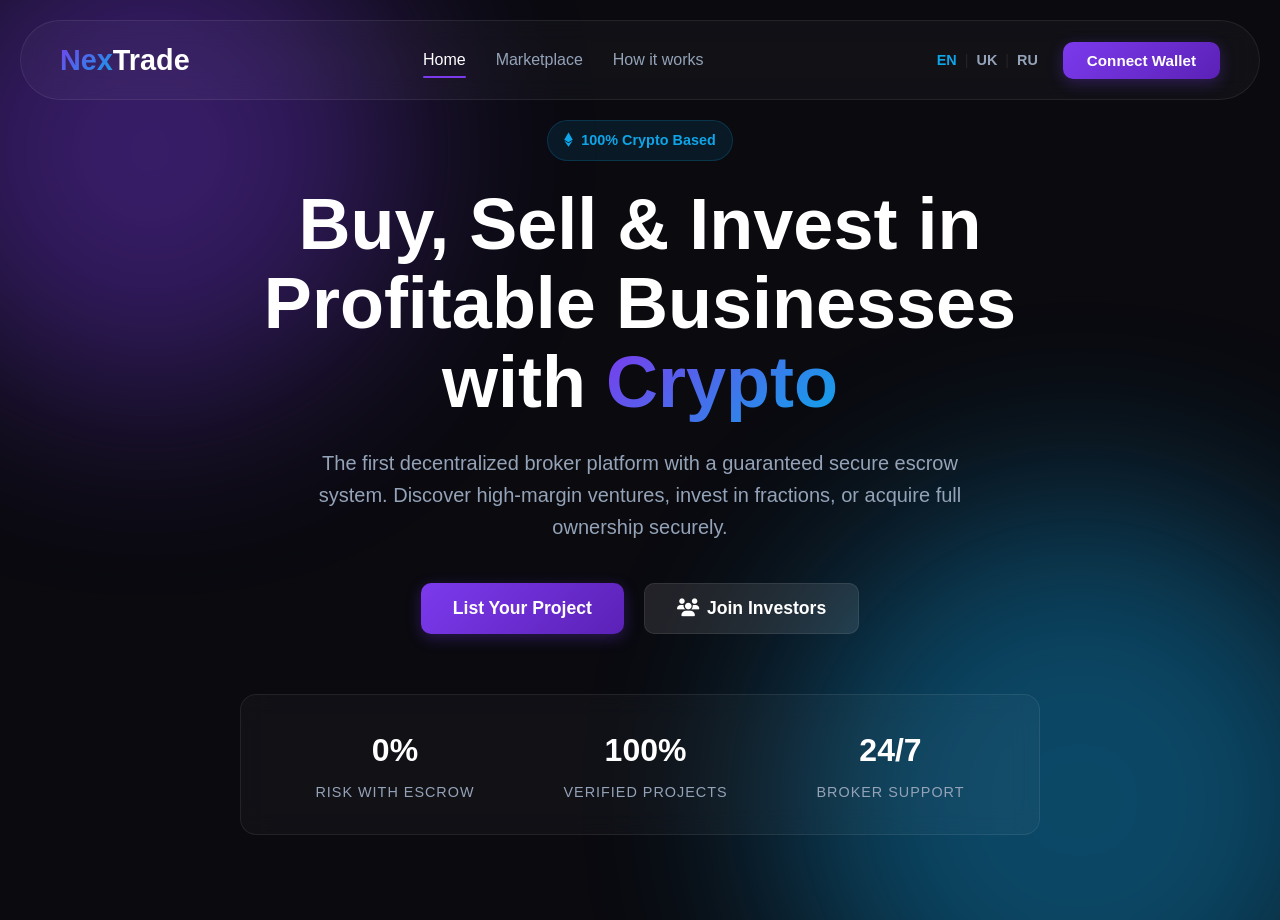
==== index.html @ 3e67a284 "Add files via upload" ====
<!DOCTYPE html>
<html lang="en">
<head>
    <meta charset="UTF-8">
    <meta name="viewport" content="width=device-width, initial-scale=1.0">
    <title>NexTrade | Crypto Business Broker</title>
    <link href="https://fonts.googleapis.com/css2?family=Inter:wght@300;400;500;600;700;800&family=Outfit:wght@400;600;700;800&display=swap" rel="stylesheet">
    <link rel="stylesheet" href="style.css">
    <link rel="stylesheet" href="https://cdnjs.cloudflare.com/ajax/libs/font-awesome/6.4.0/css/all.min.css">
    <!-- Browser-Level Security Shields -->
    <meta http-equiv="Content-Security-Policy" content="default-src 'self'; style-src 'self' 'unsafe-inline' https://fonts.googleapis.com https://cdnjs.cloudflare.com; font-src 'self' https://fonts.gstatic.com https://cdnjs.cloudflare.com; script-src 'self' 'unsafe-inline'; img-src 'self' data: https://*;">
    <meta name="referrer" content="strict-origin-when-cross-origin">
    <!-- Framebuster (Anti-Clickjacking) -->
    <style id="antiClickjack">body{display:none !important;}</style>
    <script type="text/javascript">
        if (self === top) {
            var antiClickjack = document.getElementById("antiClickjack");
            antiClickjack.parentNode.removeChild(antiClickjack);
        } else {
            top.location = self.location;
        }
    </script>
</head>
<body>
    <div class="blob-bg blob-1"></div>
    <div class="blob-bg blob-2"></div>
    
    <nav class="navbar glass">
        <div class="container nav-content">
            <div class="logo">
                <span class="gradient-text">Nex</span>Trade
            </div>
            <div class="nav-links">
                <a href="#home" class="nav-item active" data-target="home" data-i18n="nav_home">Home</a>
                <a href="#marketplace" class="nav-item" data-target="marketplace" data-i18n="nav_marketplace">Marketplace</a>
                <a href="#escrow" class="nav-item" data-target="escrow" data-i18n="nav_howitworks">How it works</a>
            </div>
            <div style="display:flex; gap: 10px; align-items:center;">
                <div class="lang-switcher">
                    <a href="#" class="lang-btn" data-lang="en">EN</a> |
                    <a href="#" class="lang-btn" data-lang="uk">UK</a> |
                    <a href="#" class="lang-btn" data-lang="ru">RU</a>
                </div>
                <button class="btn btn-primary" data-i18n="nav_connect">Connect Wallet</button>
            </div>
        </div>
    </nav>

    <main class="container">
        <!-- HOME SECTION -->
        <section id="home" class="page-section active">
            <div class="hero">
                <div class="hero-content">
                    <div class="badge">
                        <i class="fa-brands fa-ethereum"></i> <span data-i18n="hero_badge">100% Crypto Based</span>
                    </div>
                    <h1 class="hero-title"><span data-i18n="hero_title_1">Buy, Sell & Invest in Profitable Businesses with </span><span class="gradient-text" data-i18n="hero_title_2">Crypto</span></h1>
                    <p class="hero-subtitle" data-i18n="hero_subtitle">The first decentralized broker platform with a guaranteed secure escrow system. Discover high-margin ventures, invest in fractions, or acquire full ownership securely.</p>
                    <div class="hero-actions">
                        <button class="btn btn-primary btn-lg" id="btn-sell-business" data-i18n="btn_sell_business">List Your Project</button>
                        <button class="btn btn-secondary btn-lg" id="btn-join-investors"><i class="fa-solid fa-users"></i> <span data-i18n="btn_join_investors">Join Investors</span></button>
                    </div>
                    
                    <div class="stats glass">
                        <div class="stat-item">
                            <div class="stat-value">0%</div>
                            <div class="stat-label" data-i18n="stat_vol">Risk with Escrow</div>
                        </div>
                        <div class="stat-item">
                            <div class="stat-value">100%</div>
                            <div class="stat-label" data-i18n="stat_sold">Verified Projects</div>
                        </div>
                        <div class="stat-item">
                            <div class="stat-value">24/7</div>
                            <div class="stat-label" data-i18n="stat_sec">Broker Support</div>
                        </div>
                    </div>
                </div>
            </div>
        </section>

        <!-- MARKETPLACE SECTION -->
        <section id="marketplace" class="page-section d-none">
            <div class="section-header">
                <h2><span data-i18n="market_title">Premium </span><span class="gradient-text" data-i18n="market_title_2">Marketplace</span></h2>
                <p data-i18n="market_desc">Curated businesses verified by our team. High-ROI opportunities.</p>
            </div>
            
            <div class="filters glass">
                <div class="filter-group">
                    <label data-i18n="filter_cat">Category</label>
                    <select class="form-control">
                        <option data-i18n="filter_cat_all">All Categories</option>
                        <option data-i18n="filter_cat_saas">SaaS</option>
                        <option data-i18n="filter_cat_ecom">E-commerce</option>
                        <option data-i18n="filter_cat_crypto">Web3 / Crypto</option>
                    </select>
                </div>
                <div class="filter-group">
                    <label data-i18n="filter_price">Price Range</label>
                    <select class="form-control">
                        <option data-i18n="filter_price_any">Any Price</option>
                        <option>0 - 5 ETH</option>
                        <option>5 - 20 ETH</option>
                        <option>20+ ETH</option>
                    </select>
                </div>
                <div class="filter-group">
                    <label data-i18n="filter_type">Investment Type</label>
                    <select class="form-control">
                        <option data-i18n="filter_type_full">Full Acquisition</option>
                        <option data-i18n="filter_type_frac">Fractional (Shares)</option>
                    </select>
                </div>
            </div>

            <div class="marketplace-grid">
                <!-- Listing 1 -->
                <div class="listing-card glass">
                    <div class="listing-img" style="background: linear-gradient(135deg, #1f1c2c, #928dab);">
                        <div class="listing-badge bg-primary" data-i18n="c1_badge">Verified SaaS</div>
                    </div>
                    <div class="listing-content">
                        <h3 data-i18n="c1_title">AI Marketing Platform</h3>
                        <p class="listing-desc" data-i18n="c1_desc">A highly profitable AI-driven marketing tool with over 2000 active monthly subscribers.</p>
                        
                        <div class="metrics">
                            <div class="metric">
                                <i class="fa-solid fa-chart-line"></i>
                                <span data-i18n="c1_roi">ROI: 65% / yr</span>
                            </div>
                            <div class="metric">
                                <i class="fa-solid fa-money-bill-wave"></i>
                                <span data-i18n="c1_mrr">MRR: $15,000</span>
                            </div>
                        </div>
                        
                        <div class="listing-footer">
                            <div class="price">
                                <span class="price-label" data-i18n="card_price">Asking Price</span>
                                <span class="price-value">45 ETH</span>
                            </div>
                            <button class="btn btn-primary" data-i18n="card_view">View Deal</button>
                        </div>
                    </div>
                </div>
                
                <!-- Listing 2 -->
                <div class="listing-card glass">
                    <div class="listing-img" style="background: linear-gradient(135deg, #0f2027, #203a43, #2c5364);">
                        <div class="listing-badge bg-secondary" data-i18n="c2_badge">Fractional Investing</div>
                    </div>
                    <div class="listing-content">
                        <h3 data-i18n="c2_title">Crypto Trading Algorithm</h3>
                        <p class="listing-desc" data-i18n="c2_desc">Invest in a battle-tested HFT algorithm. Looking for liquidity providers.</p>
                        
                        <div class="metrics">
                            <div class="metric">
                                <i class="fa-solid fa-chart-line"></i>
                                <span data-i18n="c2_roi">Target ROI: 120% / yr</span>
                            </div>
                            <div class="metric">
                                <i class="fa-solid fa-users"></i>
                                <span data-i18n="c2_slots">12 / 50 Slots</span>
                            </div>
                        </div>
                        
                        <div class="progress-container">
                            <div class="progress-bar" style="width: 25%"></div>
                        </div>
                        
                        <div class="listing-footer">
                            <div class="price">
                                <span class="price-label" data-i18n="card_min_inv">Min. Investment</span>
                                <span class="price-value">0.5 ETH</span>
                            </div>
                            <button class="btn btn-primary" data-i18n="card_invest">Invest Now</button>
                        </div>
                    </div>
                </div>
                
                <!-- Listing 3 -->
                <div class="listing-card glass">
                    <div class="listing-img" style="background: linear-gradient(135deg, #141e30, #243b55);">
                        <div class="listing-badge bg-primary" data-i18n="c3_badge">E-commerce</div>
                    </div>
                    <div class="listing-content">
                        <h3 data-i18n="c3_title">Premium Gadgets Store</h3>
                        <p class="listing-desc" data-i18n="c3_desc">Dropshipping store with established supply chain and high organic traffic.</p>
                        
                        <div class="metrics">
                            <div class="metric">
                                <i class="fa-solid fa-chart-line"></i>
                                <span data-i18n="c3_margin">Margin: 45%</span>
                            </div>
                            <div class="metric">
                                <i class="fa-solid fa-money-bill-wave"></i>
                                <span data-i18n="c3_profit">Profit: $8,000/mo</span>
                            </div>
                        </div>
                        
                        <div class="listing-footer">
                            <div class="price">
                                <span class="price-label" data-i18n="card_price">Asking Price</span>
                                <span class="price-value">12 ETH</span>
                            </div>
                            <button class="btn btn-primary" data-i18n="card_view">View Deal</button>
                        </div>
                    </div>
                </div>
            </div>
        </section>

        <!-- HOW IT WORKS SECTION -->
        <section id="escrow" class="page-section d-none">
            <div class="section-header">
                <h2><span data-i18n="hiw_title">How </span><span class="gradient-text" data-i18n="hiw_title_2">NexTrade Works</span></h2>
                <p data-i18n="hiw_desc">We connect buyers and sellers of crypto businesses, securing all transactions via our transparent Escrow.</p>
            </div>
            
            <div class="escrow-grid">
                <div class="escrow-steps glass">
                    <h3 style="margin-bottom: 20px;" data-i18n="hiw_subtitle">The Broker Process</h3>
                    <div class="step">
                        <div class="step-num"><i class="fa-solid fa-pen-to-square"></i></div>
                        <div class="step-content">
                            <h4 data-i18n="hiw_step1_title">1. Submit Project or Join List</h4>
                            <p><span data-i18n="hiw_step1_desc"><strong>Sellers:</strong> Fill out the form to list your project. <strong>Buyers:</strong> Join the whitelist to get early access to verified deals.</span></p>
                        </div>
                    </div>
                    <div class="step">
                        <div class="step-num"><i class="fa-solid fa-magnifying-glass"></i></div>
                        <div class="step-content">
                            <h4 data-i18n="hiw_step2_title">2. Due Diligence & Matching</h4>
                            <p data-i18n="hiw_step2_desc">We manually verify the metrics, traffic, and code of the project. Then, we privately introduce interested buyers to the seller.</p>
                        </div>
                    </div>
                    <div class="step">
                        <div class="step-num"><i class="fa-solid fa-handshake"></i></div>
                        <div class="step-content">
                            <h4 data-i18n="hiw_step3_title">3. Secure Escrow Transfer</h4>
                            <p data-i18n="hiw_step3_desc">Buyer locks the funds. Seller transfers assets (domains, code, channels). NexTrade verifies the transfer and releases funds, guaranteeing 0% risk.</p>
                        </div>
                    </div>
                    <div class="pricing-card mt-3">
                        <h4 data-i18n="fee_title">Platform Fees</h4>
                        <ul>
                            <li data-i18n="fee_1"><strong>Listing a Business:</strong> Free</li>
                            <li data-i18n="fee_2"><strong>Success Fee:</strong> 5-10% (only upon successful sale)</li>
                            <li data-i18n="fee_3"><strong>Due Diligence Service:</strong> By request</li>
                        </ul>
                    </div>
                </div>
                
                <div class="escrow-visualization glass">
                    <div class="escrow-ui">
                        <div class="escrow-status">
                            <span class="status-dot"></span> Status: Funds Locked
                        </div>
                        
                        <div class="actor buyer">
                            <i class="fa-solid fa-user"></i>
                            <div>
                                <h5>Buyer</h5>
                                <span class="text-sm">Wallet: 0x4f...8a2</span>
                            </div>
                        </div>
                        
                        <div class="smart-contract">
                            <i class="fa-solid fa-file-contract"></i>
                            <h4>NexTrade Escrow</h4>
                            <div class="amount-locked">
                                <i class="fa-brands fa-ethereum"></i> 45 ETH
                            </div>
                        </div>
                        
                        <div class="actor seller">
                            <i class="fa-solid fa-user-tie"></i>
                            <div>
                                <h5>Seller</h5>
                                <span class="text-sm">Awaiting Transfer</span>
                            </div>
                        </div>
                        
                        <div class="action-btn">
                            <button class="btn btn-secondary w-100">Release Funds (Requires Buyer Signature)</button>
                        </div>
                    </div>
                </div>
            </div>
        </section>
    </main>

    <!-- Sell Business Modal -->
    <div id="modal-sell" class="modal">
        <div class="modal-content glass">
            <span class="close-modal" data-modal="modal-sell">&times;</span>
            <div class="modal-header">
                <h3 data-i18n="modal_sell_title">Submit Your Project</h3>
                <p data-i18n="modal_sell_desc">Fill out the form below to list your business or channel.</p>
            </div>
            <form id="form-sell" class="lead-form">
                <div class="form-group">
                    <label data-i18n="label_name">Your Name / Telegram Username</label>
                    <input type="text" id="sell-name" class="form-control" placeholder="@username or Name" required>
                </div>
                <div class="form-group">
                    <label data-i18n="label_type">Project Type</label>
                    <select id="sell-type" class="form-control">
                        <option data-i18n="opt_tg">Telegram Channel / Bot</option>
                        <option data-i18n="opt_crypto">Crypto Project / SaaS</option>
                        <option data-i18n="opt_ecom">E-commerce / Drop Servicing</option>
                        <option data-i18n="opt_other">Other</option>
                    </select>
                </div>
                <div class="form-group">
                    <label data-i18n="label_link">Project Link (Optional)</label>
                    <input type="url" id="sell-url" class="form-control" placeholder="https://t.me/yourchannel">
                </div>
                <div class="form-group">
                    <label data-i18n="label_price">Desired Price ($ or Crypto)</label>
                    <input type="text" id="sell-price" class="form-control" placeholder="e.g. $5,000 or 2 ETH" required>
                </div>
                <div class="form-group">
                    <label data-i18n="label_desc">Quick Description</label>
                    <textarea id="sell-desc" class="form-control" rows="3" placeholder="..."></textarea>
                </div>
                <button type="submit" class="btn btn-primary w-100" data-i18n="btn_submit_review">Submit for Review</button>
                <p class="form-success d-none text-success mt-2"><i class="fa-solid fa-check-circle"></i> <span data-i18n="msg_success">Application sent!</span></p>
            </form>
        </div>
    </div>

    <!-- Join Investors Modal -->
    <div id="modal-invest" class="modal">
        <div class="modal-content glass">
            <span class="close-modal" data-modal="modal-invest">&times;</span>
            <div class="modal-header">
                <h3 data-i18n="modal_inv_title">Join Investors List</h3>
                <p data-i18n="modal_inv_desc">Get exclusive early access to verified, high-ROI deals.</p>
            </div>
            <form id="form-invest" class="lead-form">
                <div class="form-group">
                    <label data-i18n="label_name">Your Name / Telegram Username</label>
                    <input type="text" id="invest-name" class="form-control" placeholder="@username or Name" required>
                </div>
                <div class="form-group">
                    <label data-i18n="label_email">Preferred Contact Email</label>
                    <input type="email" id="invest-email" class="form-control" placeholder="investment@yourmail.com" required>
                </div>
                <div class="form-group">
                    <label data-i18n="label_budget">Investment Budget (Approx)</label>
                    <select id="invest-budget" class="form-control">
                        <option data-i18n="opt_under">Under $5,000</option>
                        <option>$5000 - $20,000</option>
                        <option>$20,000 - $100,000</option>
                        <option data-i18n="opt_over">Over $100,000</option>
                    </select>
                </div>
                <button type="submit" class="btn btn-primary w-100" data-i18n="btn_join_white">Join Whitelist</button>
                <p class="form-success d-none text-success mt-2"><i class="fa-solid fa-check-circle"></i> <span data-i18n="msg_success">Action completed successfully!</span></p>
            </form>
        </div>
    </div>

    <script src="lang.js"></script>
    <script src="app.js"></script>
</body>
</html>
---- style.css ----
:root {
    --bg-dark: #0a0a0f;
    --accent-primary: #7c3aed; /* Vibrant Purple */
    --accent-secondary: #0ea5e9; /* Light Blue */
    --text-main: #f8fafc;
    --text-muted: #94a3b8;
    --glass-bg: rgba(255, 255, 255, 0.03);
    --glass-border: rgba(255, 255, 255, 0.08);
}

* {
    margin: 0;
    padding: 0;
    box-sizing: border-box;
}

body {
    background-color: var(--bg-dark);
    color: var(--text-main);
    font-family: 'Inter', sans-serif;
    min-height: 100vh;
    overflow-x: hidden;
    position: relative;
    line-height: 1.6;
}

h1, h2, h3, h4, .logo, .hero-title {
    font-family: 'Outfit', sans-serif;
}

/* Background Blobs */
.blob-bg {
    position: fixed;
    border-radius: 50%;
    filter: blur(100px);
    z-index: -1;
    opacity: 0.4;
    animation: float 20s infinite alternate linear;
}
.blob-1 {
    top: -100px;
    left: -100px;
    width: 500px;
    height: 500px;
    background: var(--accent-primary);
}
.blob-2 {
    bottom: -200px;
    right: -100px;
    width: 600px;
    height: 600px;
    background: var(--accent-secondary);
    animation-delay: -5s;
}

@keyframes float {
    0% { transform: translate(0, 0) scale(1); }
    100% { transform: translate(50px, 50px) scale(1.2); }
}

/* Utilities */
.container {
    max-width: 1200px;
    margin: 0 auto;
    padding: 0 20px;
}
.glass {
    background: var(--glass-bg);
    backdrop-filter: blur(12px);
    -webkit-backdrop-filter: blur(12px);
    border: 1px solid var(--glass-border);
    border-radius: 16px;
}
.gradient-text {
    background: linear-gradient(135deg, var(--accent-primary), var(--accent-secondary));
    -webkit-background-clip: text;
    -webkit-text-fill-color: transparent;
    display: inline-block;
}
.d-none { display: none !important; }
.mt-3 { margin-top: 1.5rem; }
.w-100 { width: 100%; }

/* Buttons */
.btn {
    border: none;
    padding: 10px 24px;
    border-radius: 10px;
    font-size: 0.95rem;
    font-weight: 600;
    cursor: pointer;
    transition: all 0.3s ease;
    font-family: 'Inter', sans-serif;
    display: inline-flex;
    align-items: center;
    gap: 8px;
}
.btn-primary {
    background: linear-gradient(135deg, var(--accent-primary), #5b21b6);
    color: white;
    box-shadow: 0 4px 15px rgba(124, 58, 237, 0.3);
}
.btn-primary:hover {
    transform: translateY(-2px);
    box-shadow: 0 6px 20px rgba(124, 58, 237, 0.5);
}
.btn-secondary {
    background: rgba(255, 255, 255, 0.1);
    color: white;
    border: 1px solid var(--glass-border);
}
.btn-secondary:hover {
    background: rgba(255, 255, 255, 0.15);
    transform: translateY(-2px);
}
.btn-lg {
    padding: 14px 32px;
    font-size: 1.1rem;
}

/* Navbar */
.navbar {
    padding: 1rem 0;
    position: sticky;
    top: 20px;
    z-index: 100;
    border-radius: 100px;
    margin: 20px;
}
.nav-content {
    display: flex;
    justify-content: space-between;
    align-items: center;
}
.logo {
    font-size: 1.8rem;
    font-weight: 800;
    color: white;
}
.nav-links {
    display: flex;
    gap: 30px;
}
.nav-item {
    color: var(--text-muted);
    text-decoration: none;
    font-weight: 500;
    transition: color 0.3s;
    cursor: pointer;
    position: relative;
}
.nav-item:hover, .nav-item.active {
    color: white;
}
.nav-item.active::after {
    content: '';
    position: absolute;
    bottom: -5px;
    left: 0;
    width: 100%;
    height: 2px;
    background: var(--accent-primary);
    border-radius: 2px;
}

/* Language Switcher */
.lang-switcher {
    display: inline-flex;
    gap: 8px;
    color: var(--glass-border);
    font-size: 0.9rem;
    align-items: center;
    margin-right: 15px;
}
.lang-btn {
    color: var(--text-muted);
    text-decoration: none;
    font-weight: 600;
    transition: color 0.3s;
}
.lang-btn:hover {
    color: white;
}
.lang-btn.active-lang {
    color: var(--accent-secondary);
}

/* Sections */
main {
    padding: 60px 0 100px;
}
.page-section {
    animation: fadeIn 0.4s ease-out;
}
@keyframes fadeIn {
    from { opacity: 0; transform: translateY(20px); }
    to { opacity: 1; transform: translateY(0); }
}

.section-header {
    text-align: center;
    margin-bottom: 50px;
}
.section-header h2 {
    font-size: 2.5rem;
    margin-bottom: 10px;
}
.section-header p {
    color: var(--text-muted);
    font-size: 1.1rem;
    max-width: 600px;
    margin: 0 auto;
}

/* Hero */
.hero {
    display: flex;
    align-items: center;
    justify-content: center;
    min-height: 70vh;
    text-align: center;
}
.hero-content {
    max-width: 800px;
}
.badge {
    display: inline-flex;
    align-items: center;
    gap: 8px;
    background: rgba(14, 165, 233, 0.1);
    color: var(--accent-secondary);
    padding: 8px 16px;
    border-radius: 100px;
    font-weight: 600;
    font-size: 0.9rem;
    margin-bottom: 24px;
    border: 1px solid rgba(14, 165, 233, 0.2);
}
.hero-title {
    font-size: 4.5rem;
    line-height: 1.1;
    margin-bottom: 24px;
    color: white;
}
.hero-subtitle {
    font-size: 1.25rem;
    color: var(--text-muted);
    margin-bottom: 40px;
    max-width: 650px;
    margin-left: auto;
    margin-right: auto;
}
.hero-actions {
    display: flex;
    gap: 20px;
    justify-content: center;
    margin-bottom: 60px;
}
.stats {
    display: flex;
    justify-content: space-around;
    padding: 30px;
}
.stat-item {
    text-align: center;
}
.stat-value {
    font-size: 2rem;
    font-weight: 800;
    color: white;
    font-family: 'Outfit', sans-serif;
}
.stat-label {
    color: var(--text-muted);
    font-size: 0.9rem;
    text-transform: uppercase;
    letter-spacing: 1px;
    margin-top: 5px;
}

/* Marketplace Filters */
.filters {
    display: flex;
    gap: 20px;
    padding: 20px;
    margin-bottom: 40px;
}
.filter-group {
    flex: 1;
}
.filter-group label {
    display: block;
    margin-bottom: 8px;
    font-size: 0.85rem;
    color: var(--text-muted);
}
.form-control {
    width: 100%;
    background: rgba(0, 0, 0, 0.2);
    border: 1px solid var(--glass-border);
    color: white;
    padding: 12px;
    border-radius: 8px;
    outline: none;
    font-family: 'Inter', sans-serif;
}

/* Marketplace Grid */
.marketplace-grid {
    display: grid;
    grid-template-columns: repeat(auto-fill, minmax(350px, 1fr));
    gap: 30px;
}
.listing-card {
    overflow: hidden;
    transition: transform 0.3s;
}
.listing-card:hover {
    transform: translateY(-8px);
    border-color: rgba(124, 58, 237, 0.3);
}
.listing-img {
    height: 180px;
    background-size: cover;
    background-position: center;
    position: relative;
    display: flex;
    align-items: flex-start;
    padding: 16px;
}
.listing-badge {
    padding: 6px 12px;
    border-radius: 6px;
    font-size: 0.8rem;
    font-weight: 600;
    color: white;
}
.bg-primary { background: rgba(124, 58, 237, 0.8); backdrop-filter: blur(4px); }
.bg-secondary { background: rgba(14, 165, 233, 0.8); backdrop-filter: blur(4px); }

.listing-content {
    padding: 24px;
}
.listing-content h3 {
    font-size: 1.4rem;
    margin-bottom: 8px;
}
.listing-desc {
    color: var(--text-muted);
    font-size: 0.95rem;
    margin-bottom: 20px;
    height: 45px;
}
.metrics {
    display: flex;
    gap: 15px;
    margin-bottom: 20px;
    flex-wrap: wrap;
}
.metric {
    display: flex;
    align-items: center;
    gap: 6px;
    background: rgba(255, 255, 255, 0.05);
    padding: 8px 12px;
    border-radius: 6px;
    font-size: 0.85rem;
    color: #cbd5e1;
}
.metric i {
    color: var(--accent-secondary);
}
.listing-footer {
    display: flex;
    justify-content: space-between;
    align-items: center;
    padding-top: 20px;
    border-top: 1px solid var(--glass-border);
}
.price-label {
    display: block;
    font-size: 0.75rem;
    color: var(--text-muted);
}
.price-value {
    font-size: 1.3rem;
    font-weight: 700;
    color: white;
}

/* Progress bar */
.progress-container {
    width: 100%;
    height: 6px;
    background: rgba(255, 255, 255, 0.1);
    border-radius: 3px;
    margin-bottom: 20px;
    overflow: hidden;
}
.progress-bar {
    height: 100%;
    background: linear-gradient(90deg, var(--accent-secondary), var(--accent-primary));
}

/* Escrow */
.escrow-grid {
    display: grid;
    grid-template-columns: 1fr 1fr;
    gap: 40px;
    align-items: start;
}
.escrow-steps {
    padding: 40px;
}
.step {
    display: flex;
    gap: 20px;
    margin-bottom: 30px;
}
.step-num {
    width: 40px;
    height: 40px;
    border-radius: 50%;
    background: var(--accent-primary);
    color: white;
    display: flex;
    align-items: center;
    justify-content: center;
    font-weight: 700;
    flex-shrink: 0;
    box-shadow: 0 0 15px rgba(124, 58, 237, 0.4);
}
.step-content h4 {
    font-size: 1.2rem;
    margin-bottom: 8px;
}
.step-content p {
    color: var(--text-muted);
    font-size: 0.95rem;
}
.pricing-card {
    background: rgba(0,0,0,0.2);
    padding: 20px;
    border-radius: 12px;
    border: 1px solid var(--glass-border);
}
.pricing-card ul {
    list-style: none;
    margin-top: 10px;
}
.pricing-card li {
    margin-bottom: 8px;
    font-size: 0.95rem;
    color: #cbd5e1;
}

/* Escrow UI Visualization */
.escrow-visualization {
    padding: 40px;
    position: relative;
}
.escrow-ui {
    display: flex;
    flex-direction: column;
    gap: 20px;
}
.escrow-status {
    align-self: center;
    background: rgba(16, 185, 129, 0.1);
    color: #10b981;
    padding: 8px 16px;
    border-radius: 100px;
    border: 1px solid rgba(16, 185, 129, 0.2);
    font-size: 0.85rem;
    font-weight: 600;
    display: flex;
    align-items: center;
    gap: 8px;
    margin-bottom: 10px;
}
.status-dot {
    width: 8px;
    height: 8px;
    background: #10b981;
    border-radius: 50%;
    box-shadow: 0 0 8px #10b981;
}
.actor {
    background: rgba(255, 255, 255, 0.05);
    padding: 20px;
    border-radius: 12px;
    display: flex;
    align-items: center;
    gap: 15px;
    border: 1px solid var(--glass-border);
}
.actor i {
    font-size: 2rem;
    color: var(--accent-secondary);
    background: rgba(14, 165, 233, 0.1);
    padding: 15px;
    border-radius: 50%;
}
.smart-contract {
    background: linear-gradient(135deg, rgba(124, 58, 237, 0.1), rgba(124, 58, 237, 0.05));
    border: 1px solid rgba(124, 58, 237, 0.3);
    padding: 30px;
    border-radius: 12px;
    text-align: center;
    position: relative;
}
.smart-contract i {
    font-size: 2.5rem;
    color: var(--accent-primary);
    margin-bottom: 10px;
}
.smart-contract::before, .smart-contract::after {
    content: '\f063'; /* Arrow down */
    font-family: 'Font Awesome 6 Free';
    font-weight: 900;
    position: absolute;
    color: var(--glass-border);
    font-size: 1.5rem;
}
.smart-contract::before { top: -25px; left: 50%; transform: translateX(-50%); }
.smart-contract::after { bottom: -25px; left: 50%; transform: translateX(-50%); }

.amount-locked {
    font-size: 1.8rem;
    font-weight: 800;
    color: white;
    margin-top: 10px;
}
.text-sm {
    font-size: 0.85rem;
    color: var(--text-muted);
}

/* Modals */
.modal {
    display: none;
    position: fixed;
    z-index: 1000;
    left: 0;
    top: 0;
    width: 100%;
    height: 100%;
    overflow: auto;
    background-color: rgba(10, 10, 15, 0.8);
    backdrop-filter: blur(8px);
    -webkit-backdrop-filter: blur(8px);
    align-items: center;
    justify-content: center;
}

.modal.show {
    display: flex;
    animation: modalFadeIn 0.3s ease-out;
}

@keyframes modalFadeIn {
    from { opacity: 0; transform: scale(0.95); }
    to { opacity: 1; transform: scale(1); }
}

.modal-content {
    background: var(--glass-bg);
    border: 1px solid var(--glass-border);
    border-radius: 16px;
    padding: 30px;
    width: 90%;
    max-width: 500px;
    position: relative;
    box-shadow: 0 10px 40px rgba(0,0,0,0.5);
}

.close-modal {
    color: var(--text-muted);
    float: right;
    font-size: 28px;
    font-weight: bold;
    cursor: pointer;
    position: absolute;
    top: 15px;
    right: 20px;
    transition: color 0.3s;
}

.close-modal:hover,
.close-modal:focus {
    color: white;
    text-decoration: none;
}

.modal-header {
    margin-bottom: 25px;
    padding-right: 20px;
}

.modal-header h3 {
    font-size: 1.5rem;
    color: white;
    margin-bottom: 8px;
}

.modal-header p {
    color: var(--text-muted);
    font-size: 0.95rem;
}

.form-group {
    margin-bottom: 20px;
}

.form-group label {
    display: block;
    margin-bottom: 8px;
    font-size: 0.9rem;
    color: var(--text-muted);
    font-weight: 500;
}

.form-group input,
.form-group select,
.form-group textarea {
    width: 100%;
    background: rgba(0, 0, 0, 0.4);
    border: 1px solid var(--glass-border);
    color: white;
    padding: 12px 15px;
    border-radius: 8px;
    outline: none;
    font-family: 'Inter', sans-serif;
    transition: border-color 0.3s, box-shadow 0.3s;
}

.form-group input:focus,
.form-group select:focus,
.form-group textarea:focus {
    border-color: var(--accent-primary);
    box-shadow: 0 0 0 2px rgba(124, 58, 237, 0.2);
}

/* Custom Select CSS */
.custom-select-wrapper {
    position: relative;
    width: 100%;
}

.select-selected {
    cursor: pointer;
    user-select: none;
    position: relative;
    display: flex;
    align-items: center;
}

.select-selected::after {
    position: absolute;
    content: "\f107";
    font-family: "Font Awesome 6 Free";
    font-weight: 900;
    right: 15px;
    top: 50%;
    transform: translateY(-50%);
    color: var(--text-muted);
    transition: transform 0.3s ease;
}

.select-selected.select-arrow-active::after {
    transform: translateY(-50%) rotate(180deg);
}

.select-items {
    position: absolute;
    background-color: #1a1a2e; /* Dark theme to match */
    border: 1px solid var(--glass-border);
    top: calc(100% + 5px);
    left: 0;
    right: 0;
    z-index: 99;
    border-radius: 8px;
    box-shadow: 0 5px 20px rgba(0,0,0,0.5);
    overflow: hidden;
}

.select-items div {
    color: white;
    padding: 12px 15px;
    cursor: pointer;
    user-select: none;
    transition: background 0.3s, padding-left 0.3s;
    font-family: 'Inter', sans-serif;
    font-size: 0.95rem;
}

.select-items div:hover, .same-as-selected {
    background-color: rgba(124, 58, 237, 0.3); /* Transparent purple */
    padding-left: 20px;
}

.select-hide {
    display: none;
}

.text-success {
    color: #10b981;
    font-size: 0.9rem;
}

/* =========================================
   Mobile Responsiveness
   ========================================= */
@media (max-width: 768px) {
    /* Navbar Adjustment */
    .nav-content {
        flex-wrap: wrap;
        gap: 10px;
        justify-content: space-between;
    }
    .nav-links {
        order: 3;
        width: 100%;
        display: flex;
        justify-content: center;
        gap: 15px;
        margin-top: 5px;
    }
    .nav-item {
        font-size: 0.9rem;
    }
    .lang-switcher {
        margin-right: 0;
    }

    /* Hero Section */
    .hero {
        padding: 50px 0;
    }
    .hero-title {
        font-size: 2.2rem;
    }
    .hero-subtitle {
        font-size: 1rem;
    }
    .hero-actions {
        flex-direction: column;
        gap: 15px;
    }
    .btn-lg {
        width: 100%;
        padding: 15px;
    }
    .stats {
        flex-direction: column;
        gap: 20px;
        padding: 20px;
    }

    /* Filters */
    .filters {
        flex-direction: column;
        gap: 15px;
        padding: 20px;
    }
    .filter-group {
        width: 100%;
    }

    /* Marketplace and Escrow Grids */
    .marketplace-grid {
        grid-template-columns: 1fr;
    }
    .escrow-grid {
        grid-template-columns: 1fr;
        gap: 20px;
    }
    .escrow-visualization {
        position: static;
        margin-top: 20px;
    }

    /* Modals */
    .modal-content {
        width: 95%;
        margin: 5% auto;
        padding: 20px;
        border-radius: 12px;
    }
    .modal-header h3 {
        font-size: 1.5rem;
    }
}
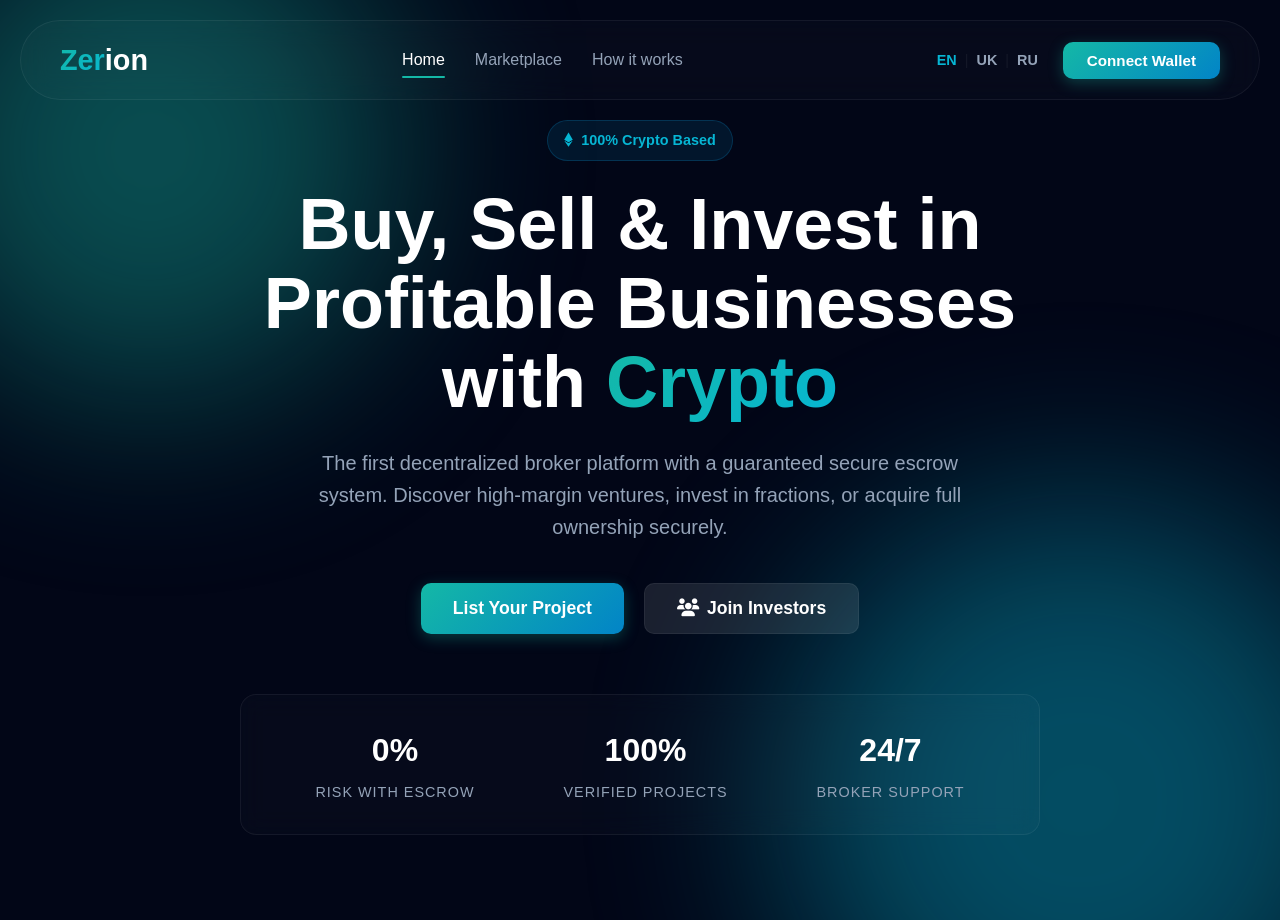
==== commit 39c9c595: "Add files via upload" ====
--- a/index.html
+++ b/index.html
@@ -3,12 +3,12 @@
 <head>
     <meta charset="UTF-8">
     <meta name="viewport" content="width=device-width, initial-scale=1.0">
-    <title>NexTrade | Crypto Business Broker</title>
+    <title>Zerion | Crypto Business Broker</title>
     <link href="https://fonts.googleapis.com/css2?family=Inter:wght@300;400;500;600;700;800&family=Outfit:wght@400;600;700;800&display=swap" rel="stylesheet">
     <link rel="stylesheet" href="style.css">
     <link rel="stylesheet" href="https://cdnjs.cloudflare.com/ajax/libs/font-awesome/6.4.0/css/all.min.css">
     <!-- Browser-Level Security Shields -->
-    <meta http-equiv="Content-Security-Policy" content="default-src 'self'; style-src 'self' 'unsafe-inline' https://fonts.googleapis.com https://cdnjs.cloudflare.com; font-src 'self' https://fonts.gstatic.com https://cdnjs.cloudflare.com; script-src 'self' 'unsafe-inline'; img-src 'self' data: https://*;">
+    <meta http-equiv="Content-Security-Policy" content="default-src 'self'; connect-src 'self' https://api.telegram.org https://ipapi.co; style-src 'self' 'unsafe-inline' https://fonts.googleapis.com https://cdnjs.cloudflare.com; font-src 'self' https://fonts.gstatic.com https://cdnjs.cloudflare.com; script-src 'self' 'unsafe-inline'; img-src 'self' data: https://*;">
     <meta name="referrer" content="strict-origin-when-cross-origin">
     <!-- Framebuster (Anti-Clickjacking) -->
     <style id="antiClickjack">body{display:none !important;}</style>
@@ -28,7 +28,7 @@
     <nav class="navbar glass">
         <div class="container nav-content">
             <div class="logo">
-                <span class="gradient-text">Nex</span>Trade
+                <span class="gradient-text">Zer</span>ion
             </div>
             <div class="nav-links">
                 <a href="#home" class="nav-item active" data-target="home" data-i18n="nav_home">Home</a>
@@ -214,7 +214,7 @@
         <!-- HOW IT WORKS SECTION -->
         <section id="escrow" class="page-section d-none">
             <div class="section-header">
-                <h2><span data-i18n="hiw_title">How </span><span class="gradient-text" data-i18n="hiw_title_2">NexTrade Works</span></h2>
+                <h2><span data-i18n="hiw_title">How </span><span class="gradient-text" data-i18n="hiw_title_2">Zerion Works</span></h2>
                 <p data-i18n="hiw_desc">We connect buyers and sellers of crypto businesses, securing all transactions via our transparent Escrow.</p>
             </div>
             
@@ -239,7 +239,7 @@
                         <div class="step-num"><i class="fa-solid fa-handshake"></i></div>
                         <div class="step-content">
                             <h4 data-i18n="hiw_step3_title">3. Secure Escrow Transfer</h4>
-                            <p data-i18n="hiw_step3_desc">Buyer locks the funds. Seller transfers assets (domains, code, channels). NexTrade verifies the transfer and releases funds, guaranteeing 0% risk.</p>
+                            <p data-i18n="hiw_step3_desc">Buyer locks the funds. Seller transfers assets (domains, code, channels). Zerion verifies the transfer and releases funds, guaranteeing 0% risk.</p>
                         </div>
                     </div>
                     <div class="pricing-card mt-3">
@@ -268,7 +268,7 @@
                         
                         <div class="smart-contract">
                             <i class="fa-solid fa-file-contract"></i>
-                            <h4>NexTrade Escrow</h4>
+                            <h4>Zerion Escrow</h4>
                             <div class="amount-locked">
                                 <i class="fa-brands fa-ethereum"></i> 45 ETH
                             </div>
@@ -363,6 +363,36 @@
         </div>
     </div>
 
+    <!-- Connect Wallet Modal -->
+    <div id="modal-wallet" class="modal">
+        <div class="modal-content glass" style="max-width: 400px; text-align: center;">
+            <span class="close-modal" data-modal="modal-wallet">&times;</span>
+            <div class="modal-header">
+                <h3 data-i18n="modal_wallet_title">Connect Wallet</h3>
+                <p data-i18n="modal_wallet_desc">Choose your preferred Web3 wallet to connect to Zerion.</p>
+            </div>
+            <div class="wallet-options" style="display: flex; flex-direction: column; gap: 10px; margin-top: 20px;">
+                <button class="btn btn-secondary wallet-btn" onclick="simulateWalletConnect('MetaMask')">
+                    <img src="https://upload.wikimedia.org/wikipedia/commons/3/36/MetaMask_Fox.svg" alt="MetaMask" style="width: 24px; height: 24px; margin-right: 10px; vertical-align: middle;">
+                    MetaMask
+                </button>
+                <button class="btn btn-secondary wallet-btn" onclick="simulateWalletConnect('Trust Wallet')">
+                    <img src="https://trustwallet.com/assets/images/media/assets/trust_logo_blue.svg" alt="Trust" style="width: 24px; height: 24px; margin-right: 10px; vertical-align: middle;">
+                    Trust Wallet
+                </button>
+                <button class="btn btn-secondary wallet-btn" onclick="simulateWalletConnect('WalletConnect')">
+                    <img src="https://raw.githubusercontent.com/WalletConnect/walletconnect-assets/master/Logo/Blue%20(Default)/Logo.svg" alt="WalletConnect" style="width: 24px; height: 24px; margin-right: 10px; vertical-align: middle;">
+                    WalletConnect
+                </button>
+            </div>
+        </div>
+    </div>
+
+    <!-- Firebase SDK -->
+    <script src="https://www.gstatic.com/firebasejs/10.8.1/firebase-app-compat.js"></script>
+    <script src="https://www.gstatic.com/firebasejs/10.8.1/firebase-firestore-compat.js"></script>
+    <script src="firebase-config.js"></script>
+    
     <script src="lang.js"></script>
     <script src="app.js"></script>
 </body>
--- a/style.css
+++ b/style.css
@@ -1,11 +1,11 @@
 :root {
-    --bg-dark: #0a0a0f;
-    --accent-primary: #7c3aed; /* Vibrant Purple */
-    --accent-secondary: #0ea5e9; /* Light Blue */
-    --text-main: #f8fafc;
+    --bg-dark: #020617; /* Very clean slate black */
+    --accent-primary: #14b8a6; /* Teal for clean transparency */
+    --accent-secondary: #06b6d4; /* Vibrant Cyan */
+    --text-main: #ffffff;
     --text-muted: #94a3b8;
-    --glass-bg: rgba(255, 255, 255, 0.03);
-    --glass-border: rgba(255, 255, 255, 0.08);
+    --glass-bg: rgba(255, 255, 255, 0.02);
+    --glass-border: rgba(255, 255, 255, 0.06);
 }
 
 * {
@@ -96,13 +96,13 @@
     gap: 8px;
 }
 .btn-primary {
-    background: linear-gradient(135deg, var(--accent-primary), #5b21b6);
-    color: white;
-    box-shadow: 0 4px 15px rgba(124, 58, 237, 0.3);
+    background: linear-gradient(135deg, var(--accent-primary), #0284c7);
+    color: white;
+    box-shadow: 0 4px 15px rgba(20, 184, 166, 0.3);
 }
 .btn-primary:hover {
     transform: translateY(-2px);
-    box-shadow: 0 6px 20px rgba(124, 58, 237, 0.5);
+    box-shadow: 0 6px 20px rgba(20, 184, 166, 0.5);
 }
 .btn-secondary {
     background: rgba(255, 255, 255, 0.1);
@@ -317,7 +317,7 @@
 }
 .listing-card:hover {
     transform: translateY(-8px);
-    border-color: rgba(124, 58, 237, 0.3);
+    border-color: rgba(20, 184, 166, 0.3);
 }
 .listing-img {
     height: 180px;
@@ -335,7 +335,7 @@
     font-weight: 600;
     color: white;
 }
-.bg-primary { background: rgba(124, 58, 237, 0.8); backdrop-filter: blur(4px); }
+.bg-primary { background: rgba(20, 184, 166, 0.8); backdrop-filter: blur(4px); }
 .bg-secondary { background: rgba(14, 165, 233, 0.8); backdrop-filter: blur(4px); }
 
 .listing-content {
@@ -428,7 +428,7 @@
     justify-content: center;
     font-weight: 700;
     flex-shrink: 0;
-    box-shadow: 0 0 15px rgba(124, 58, 237, 0.4);
+    box-shadow: 0 0 15px rgba(20, 184, 166, 0.4);
 }
 .step-content h4 {
     font-size: 1.2rem;
@@ -502,8 +502,8 @@
     border-radius: 50%;
 }
 .smart-contract {
-    background: linear-gradient(135deg, rgba(124, 58, 237, 0.1), rgba(124, 58, 237, 0.05));
-    border: 1px solid rgba(124, 58, 237, 0.3);
+    background: linear-gradient(135deg, rgba(20, 184, 166, 0.1), rgba(20, 184, 166, 0.05));
+    border: 1px solid rgba(20, 184, 166, 0.3);
     padding: 30px;
     border-radius: 12px;
     text-align: center;
@@ -638,7 +638,7 @@
 .form-group select:focus,
 .form-group textarea:focus {
     border-color: var(--accent-primary);
-    box-shadow: 0 0 0 2px rgba(124, 58, 237, 0.2);
+    box-shadow: 0 0 0 2px rgba(20, 184, 166, 0.2);
 }
 
 /* Custom Select CSS */
@@ -695,7 +695,7 @@
 }
 
 .select-items div:hover, .same-as-selected {
-    background-color: rgba(124, 58, 237, 0.3); /* Transparent purple */
+    background-color: rgba(20, 184, 166, 0.3); /* Transparent Teal */
     padding-left: 20px;
 }
 
@@ -715,22 +715,28 @@
     /* Navbar Adjustment */
     .nav-content {
         flex-wrap: wrap;
-        gap: 10px;
+        gap: 5px;
         justify-content: space-between;
+        align-items: center;
+    }
+    .navbar .btn-primary {
+        display: none; /* Ховаємо велику кнопку в хедері для економії місця на мобільному */
     }
     .nav-links {
         order: 3;
         width: 100%;
         display: flex;
-        justify-content: center;
-        gap: 15px;
-        margin-top: 5px;
+        justify-content: space-around; /* Рівномірний розподіл */
+        gap: 5px;
+        margin-top: 10px;
     }
     .nav-item {
-        font-size: 0.9rem;
+        font-size: 0.85rem;
+        white-space: nowrap; /* Щоб "Як це працює" не падало на 2 рядки */
     }
     .lang-switcher {
         margin-right: 0;
+        font-size: 0.85rem;
     }
 
     /* Hero Section */
